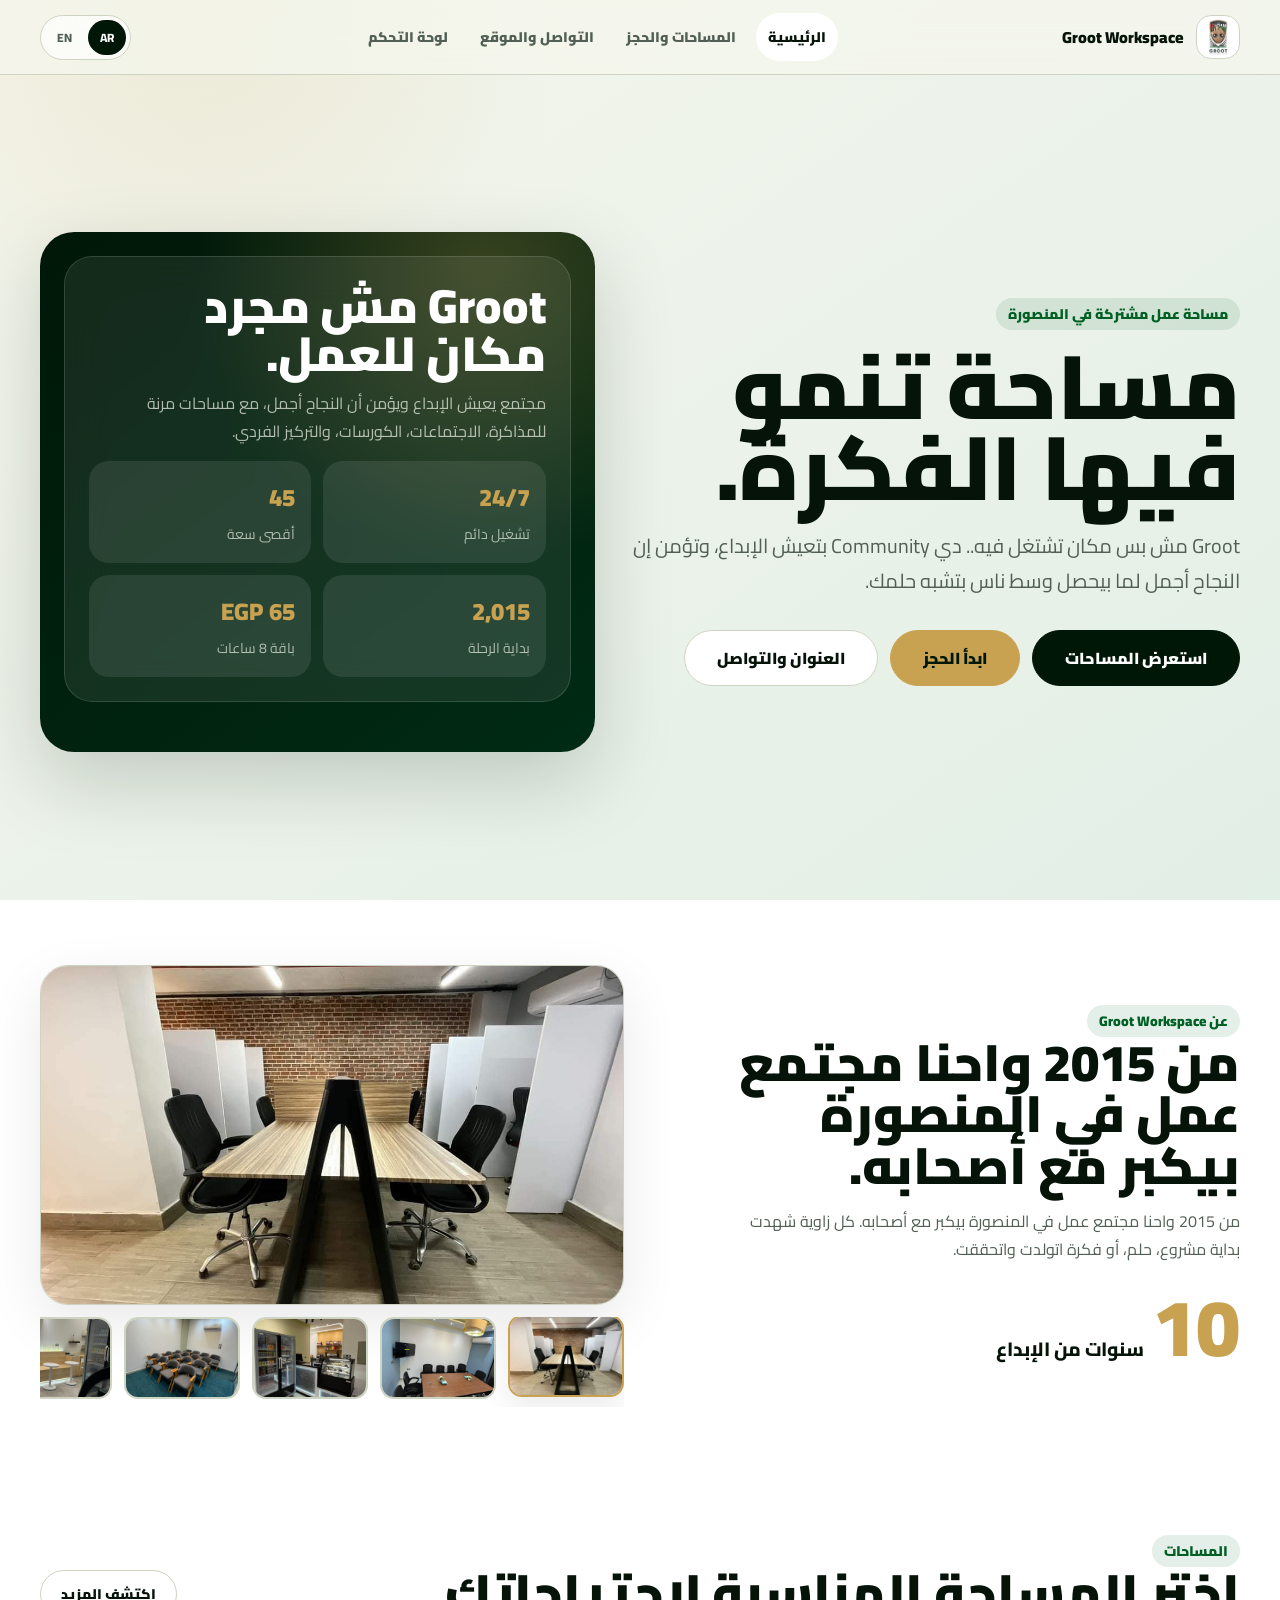
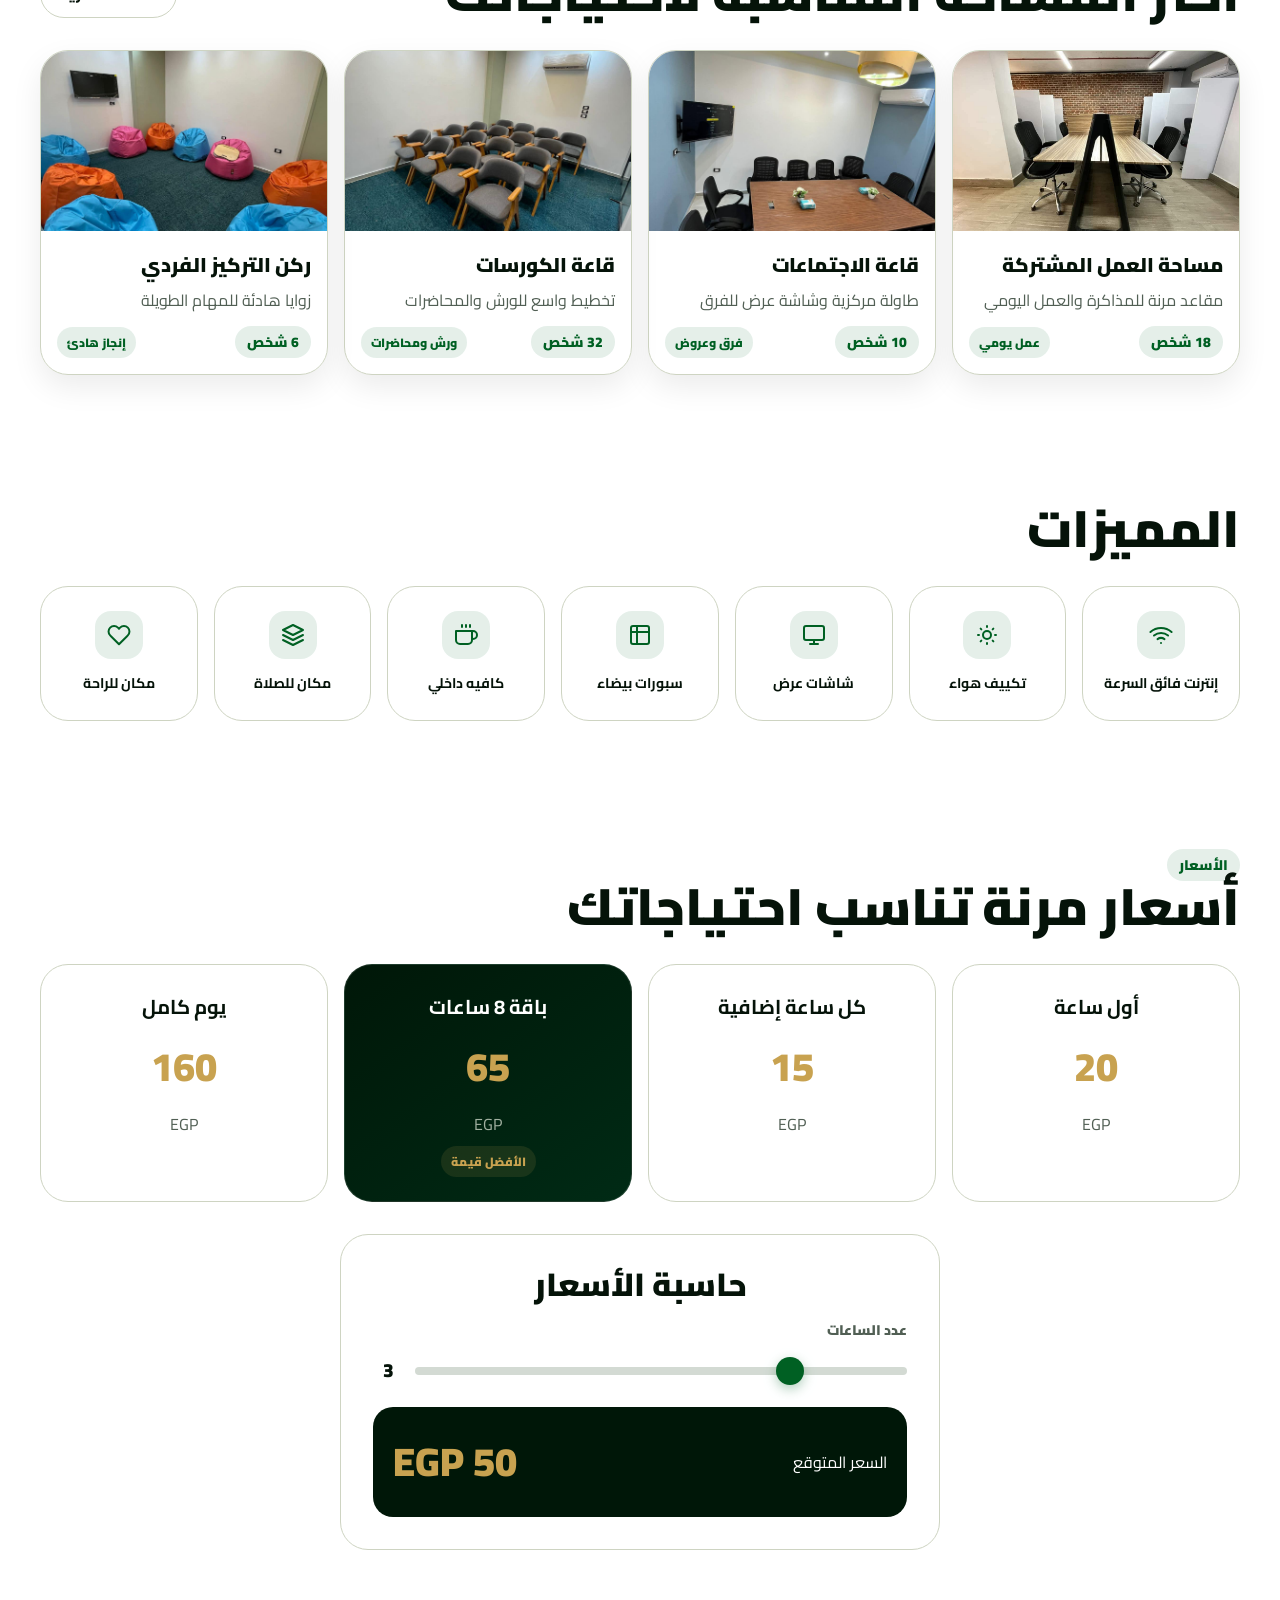
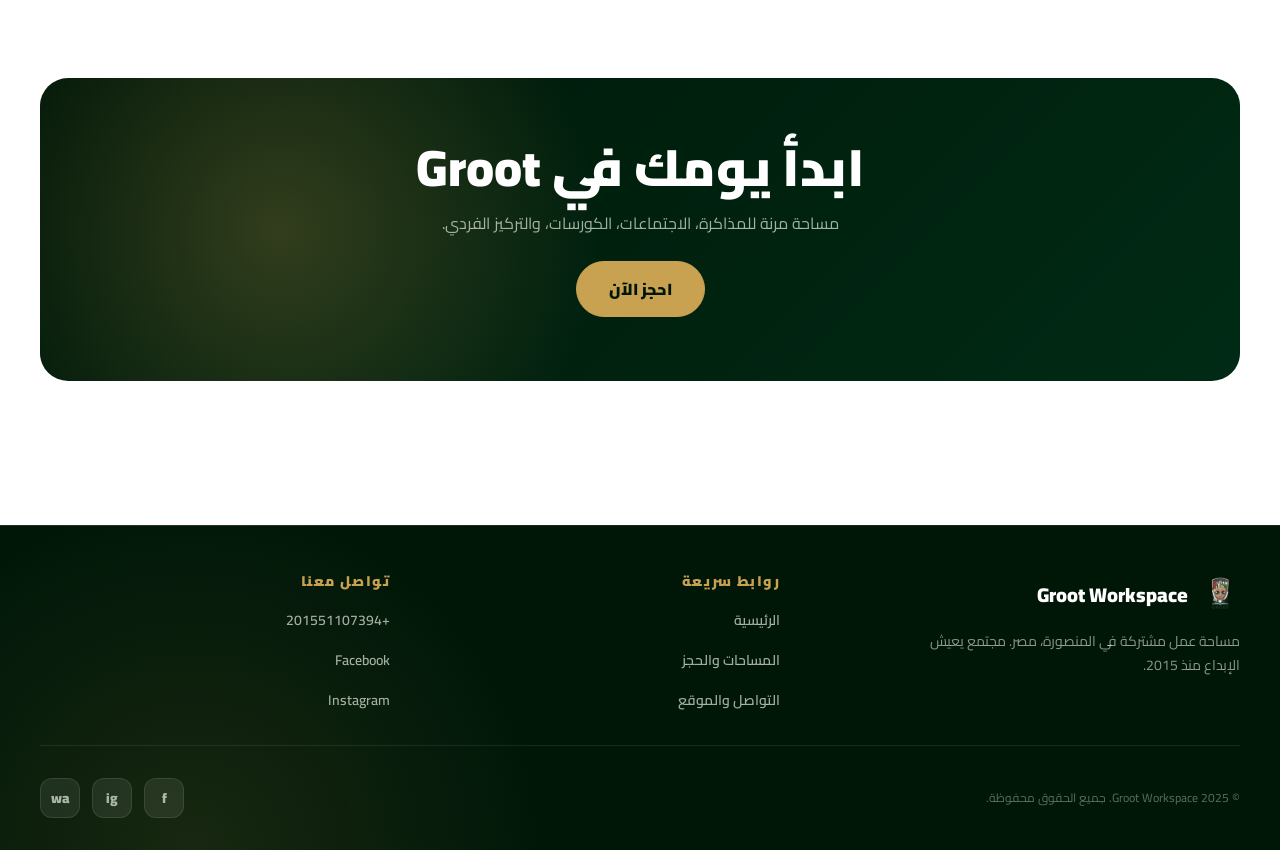
==== index.html @ f98d9839 "Update website" ====
<!DOCTYPE html>
<html lang="ar" dir="rtl">
<head>
  <meta charset="utf-8">
  <meta name="viewport" content="width=device-width, initial-scale=1">
  <title>Groot Workspace | مساحة عمل مشتركة في المنصورة</title>
  <meta name="description" content="Groot Workspace - مساحة عمل مشتركة في المنصورة، مصر. مجتمع يعيش الإبداع منذ 2015. مفتوح 24/7.">
  <link rel="icon" href="assets/images/logo.png">
  <link rel="stylesheet" href="css/variables.css">
  <link rel="stylesheet" href="css/base.css">
  <link rel="stylesheet" href="css/components.css">
  <link rel="stylesheet" href="css/layout.css">
  <link rel="stylesheet" href="css/animations.css">
  <link rel="stylesheet" href="css/pages/home.css">
</head>
<body>
  <!-- ── Navbar ──────────────────────────────────────── -->
  <header class="navbar">
    <nav class="navbar__inner">
      <a class="brand" href="index.html">
        <img class="brand__logo" src="assets/images/logo.png" alt="Groot Logo">
        <span>Groot Workspace</span>
      </a>
      <ul class="nav-links">
        <li><a href="index.html" data-i18n="navHome">الرئيسية</a></li>
        <li><a href="spaces.html" data-i18n="navSpaces">المساحات والحجز</a></li>
        <li><a href="contact.html" data-i18n="navContact">التواصل والموقع</a></li>
        <li><a href="admin.html" data-i18n="navAdmin">لوحة التحكم</a></li>
      </ul>
      <div class="lang-toggle">
        <button data-lang="ar" class="active">AR</button>
        <button data-lang="en">EN</button>
      </div>
      <button class="hamburger" aria-label="القائمة"><span></span><span></span><span></span></button>
    </nav>
  </header>
  <nav class="mobile-nav">
    <a href="index.html" data-i18n="navHome">الرئيسية</a>
    <a href="spaces.html" data-i18n="navSpaces">المساحات والحجز</a>
    <a href="contact.html" data-i18n="navContact">التواصل والموقع</a>
    <a href="admin.html" data-i18n="navAdmin">لوحة التحكم</a>
    <div class="lang-toggle" style="margin-top:16px"><button data-lang="ar" class="active">AR</button><button data-lang="en">EN</button></div>
  </nav>

  <main>
    <!-- ── Hero Section ──────────────────────────────── -->
    <section class="hero shell" id="hero">
      <div class="hero__content page-enter">
        <span class="eyebrow" data-i18n="heroEyebrow">مساحة عمل مشتركة في المنصورة</span>
        <h1 data-i18n="heroTitle">مساحة تنمو فيها الفكرة.</h1>
        <p class="lead" data-i18n="heroLead">Groot مش بس مكان تشتغل فيه.. دي Community بتعيش الإبداع، وتؤمن إن النجاح أجمل لما بيحصل وسط ناس بتشبه حلمك.</p>
        <div class="actions">
          <a class="btn btn--primary btn--lg" href="spaces.html" data-i18n="heroCta1">استعرض المساحات</a>
          <a class="btn btn--gold btn--lg" href="spaces.html#bookingPanel" data-i18n="heroCta2">ابدأ الحجز</a>
          <a class="btn btn--lg" href="contact.html" data-i18n="heroCta3">العنوان والتواصل</a>
        </div>
      </div>
      <aside class="hero__visual page-enter-delay">
        <div class="hero-glass">
          <div class="glass-panel">
            <h2 data-i18n="heroGlassTitle">Groot مش مجرد مكان للعمل.</h2>
            <p data-i18n="heroGlassText">مجتمع يعيش الإبداع ويؤمن أن النجاح أجمل، مع مساحات مرنة للمذاكرة، الاجتماعات، الكورسات، والتركيز الفردي.</p>
            <div class="quick-stats">
              <div class="quick-stats__item"><span class="quick-stats__value" data-count="24" data-count-suffix="/7">0</span><span class="quick-stats__label" data-i18n="stat247">تشغيل دائم</span></div>
              <div class="quick-stats__item"><span class="quick-stats__value" data-count="45">0</span><span class="quick-stats__label" data-i18n="stat45">أقصى سعة</span></div>
              <div class="quick-stats__item"><span class="quick-stats__value" data-count="2015">0</span><span class="quick-stats__label" data-i18n="stat2015">بداية الرحلة</span></div>
              <div class="quick-stats__item"><span class="quick-stats__value">65 EGP</span><span class="quick-stats__label" data-i18n="stat65">باقة 8 ساعات</span></div>
            </div>
          </div>
        </div>
      </aside>
    </section>

    <!-- ── About Section ─────────────────────────────── -->
    <section class="section shell" id="about">
      <div class="about-grid">
        <div class="about-text reveal">
          <span class="eyebrow" data-i18n="aboutTitle">عن Groot Workspace</span>
          <h2 data-i18n="aboutHeading">من 2015 واحنا مجتمع عمل في المنصورة بيكبر مع أصحابه.</h2>
          <p data-i18n="aboutText">كل زاوية شهدت بداية مشروع، حلم، أو فكرة اتولدت واتحققت. مكان تتطور وتكبر فيه الحكايات الجديدة.</p>
          <div class="about-counter">
            <span class="about-counter__number" data-count="10">0</span>
            <span style="font-size:1.2rem;font-weight:800" data-i18n="aboutYears">+ سنوات من الإبداع</span>
          </div>
        </div>
        <div class="about-gallery reveal delay-2" aria-label="صور Groot Workspace">
          <figure class="about-gallery__featured">
            <img src="assets/images/shared-1.jpg" alt="مساحة مشتركة داخل Groot Workspace" loading="lazy">
          </figure>
          <div class="photo-strip" role="list">
            <button class="photo-strip__item active" type="button" data-full="assets/images/shared-1.jpg" data-alt="مساحة مشتركة داخل Groot Workspace"><img src="assets/images/shared-1.jpg" alt="مساحة مشتركة" loading="lazy"></button>
            <button class="photo-strip__item" type="button" data-full="assets/images/meeting-1.jpg" data-alt="قاعة اجتماعات داخل Groot Workspace"><img src="assets/images/meeting-1.jpg" alt="قاعة اجتماعات" loading="lazy"></button>
            <button class="photo-strip__item" type="button" data-full="assets/images/coffee.jpg" data-alt="منطقة الكافيه داخل Groot Workspace"><img src="assets/images/coffee.jpg" alt="كافيه" loading="lazy"></button>
            <button class="photo-strip__item" type="button" data-full="assets/images/lecture.jpg" data-alt="قاعة محاضرات داخل Groot Workspace"><img src="assets/images/lecture.jpg" alt="قاعة محاضرات" loading="lazy"></button>
            <button class="photo-strip__item" type="button" data-full="assets/images/lounge.jpg" data-alt="منطقة راحة داخل Groot Workspace"><img src="assets/images/lounge.jpg" alt="منطقة راحة" loading="lazy"></button>
          </div>
        </div>
      </div>
    </section>

    <!-- ── Spaces Preview ────────────────────────────── -->
    <section class="section shell" id="spaces">
      <div class="section__header">
        <div>
          <span class="eyebrow" data-i18n="spacesTitle">المساحات</span>
          <h2 data-i18n="spacesSubtitle">اختر المساحة المناسبة لاحتياجاتك</h2>
        </div>
        <a class="btn" href="spaces.html" data-i18n="exploreMore">اكتشف المزيد</a>
      </div>
      <div class="spaces-grid">
        <a class="space-preview reveal delay-1" href="spaces.html">
          <div class="space-preview__img"><img src="assets/images/shared-1.jpg" alt="مساحة العمل المشتركة" loading="lazy"></div>
          <div class="space-preview__body">
            <div class="space-preview__name" data-i18n="previewSharedName">مساحة العمل المشتركة</div>
            <p data-i18n="previewSharedText">مقاعد مرنة للمذاكرة والعمل اليومي</p>
            <div class="space-preview__meta"><span class="tag" data-i18n="previewSharedCapacity">18 شخص</span><span class="pill pill--soft" data-i18n="previewSharedUse">عمل يومي</span></div>
          </div>
        </a>
        <a class="space-preview reveal delay-2" href="spaces.html">
          <div class="space-preview__img"><img src="assets/images/meeting-1.jpg" alt="قاعة الاجتماعات" loading="lazy"></div>
          <div class="space-preview__body">
            <div class="space-preview__name" data-i18n="previewMeetingName">قاعة الاجتماعات</div>
            <p data-i18n="previewMeetingText">طاولة مركزية وشاشة عرض للفرق</p>
            <div class="space-preview__meta"><span class="tag" data-i18n="previewMeetingCapacity">10 شخص</span><span class="pill pill--soft" data-i18n="previewMeetingUse">فرق وعروض</span></div>
          </div>
        </a>
        <a class="space-preview reveal delay-3" href="spaces.html">
          <div class="space-preview__img"><img src="assets/images/lecture.jpg" alt="قاعة الكورسات" loading="lazy"></div>
          <div class="space-preview__body">
            <div class="space-preview__name" data-i18n="previewLectureName">قاعة الكورسات</div>
            <p data-i18n="previewLectureText">تخطيط واسع للورش والمحاضرات</p>
            <div class="space-preview__meta"><span class="tag" data-i18n="previewLectureCapacity">32 شخص</span><span class="pill pill--soft" data-i18n="previewLectureUse">ورش ومحاضرات</span></div>
          </div>
        </a>
        <a class="space-preview reveal delay-4" href="spaces.html">
          <div class="space-preview__img"><img src="assets/images/private.jpg" alt="ركن التركيز" loading="lazy"></div>
          <div class="space-preview__body">
            <div class="space-preview__name" data-i18n="previewFocusName">ركن التركيز الفردي</div>
            <p data-i18n="previewFocusText">زوايا هادئة للمهام الطويلة</p>
            <div class="space-preview__meta"><span class="tag" data-i18n="previewFocusCapacity">6 شخص</span><span class="pill pill--soft" data-i18n="previewFocusUse">إنجاز هادئ</span></div>
          </div>
        </a>
      </div>
    </section>

    <!-- ── Amenities ─────────────────────────────────── -->
    <section class="section shell" id="amenities">
      <div class="section__header">
        <div><h2 data-i18n="amenitiesTitle">المميزات</h2></div>
      </div>
      <div class="amenities-grid">
        <div class="amenity-card reveal delay-1">
          <div class="amenity-card__icon"><svg viewBox="0 0 24 24"><path d="M5 12.55a11 11 0 0 1 14.08 0M1.42 9a16 16 0 0 1 21.16 0M8.53 16.11a6 6 0 0 1 6.95 0M12 20h.01"/></svg></div>
          <span class="amenity-card__name" data-i18n="amenWifi">إنترنت فائق السرعة</span>
        </div>
        <div class="amenity-card reveal delay-2">
          <div class="amenity-card__icon"><svg viewBox="0 0 24 24"><path d="M12 3v1m0 16v1m9-9h-1M4 12H3m15.364 6.364l-.707-.707M6.343 6.343l-.707-.707m12.728 0l-.707.707M6.343 17.657l-.707.707M16 12a4 4 0 11-8 0 4 4 0 018 0z"/></svg></div>
          <span class="amenity-card__name" data-i18n="amenAC">تكييف هواء</span>
        </div>
        <div class="amenity-card reveal delay-3">
          <div class="amenity-card__icon"><svg viewBox="0 0 24 24"><rect x="2" y="3" width="20" height="14" rx="2"/><path d="M8 21h8m-4-4v4"/></svg></div>
          <span class="amenity-card__name" data-i18n="amenProjector">شاشات عرض</span>
        </div>
        <div class="amenity-card reveal delay-4">
          <div class="amenity-card__icon"><svg viewBox="0 0 24 24"><rect x="3" y="3" width="18" height="18" rx="2"/><path d="M9 3v18M3 9h18"/></svg></div>
          <span class="amenity-card__name" data-i18n="amenWhiteboard">سبورات بيضاء</span>
        </div>
        <div class="amenity-card reveal delay-5">
          <div class="amenity-card__icon"><svg viewBox="0 0 24 24"><path d="M18 8h1a4 4 0 010 8h-1M2 8h16v9a4 4 0 01-4 4H6a4 4 0 01-4-4V8zm6-6v2m4-2v2m4-2v2"/></svg></div>
          <span class="amenity-card__name" data-i18n="amenCafe">كافيه داخلي</span>
        </div>
        <div class="amenity-card reveal delay-6">
          <div class="amenity-card__icon"><svg viewBox="0 0 24 24"><path d="M12 2L2 7l10 5 10-5-10-5zM2 17l10 5 10-5M2 12l10 5 10-5"/></svg></div>
          <span class="amenity-card__name" data-i18n="amenPrayer">مكان للصلاة</span>
        </div>
        <div class="amenity-card reveal delay-7">
          <div class="amenity-card__icon"><svg viewBox="0 0 24 24"><path d="M20.84 4.61a5.5 5.5 0 00-7.78 0L12 5.67l-1.06-1.06a5.5 5.5 0 00-7.78 7.78l1.06 1.06L12 21.23l7.78-7.78 1.06-1.06a5.5 5.5 0 000-7.78z"/></svg></div>
          <span class="amenity-card__name" data-i18n="amenRest">مكان للراحة</span>
        </div>
      </div>
    </section>

    <!-- ── Pricing ────────────────────────────────────── -->
    <section class="section shell" id="pricing">
      <div class="section__header">
        <div>
          <span class="eyebrow" data-i18n="pricingTitle">الأسعار</span>
          <h2 data-i18n="pricingSubtitle">أسعار مرنة تناسب احتياجاتك</h2>
        </div>
      </div>
      <div class="pricing-cards">
        <div class="price-card reveal delay-1">
          <div class="price-card__label" data-i18n="priceFirstHour">أول ساعة</div>
          <span class="price-card__amount" data-price-id="first">20</span>
          <p>EGP</p>
        </div>
        <div class="price-card reveal delay-2">
          <div class="price-card__label" data-i18n="priceExtraHour">كل ساعة إضافية</div>
          <span class="price-card__amount" data-price-id="extra">15</span>
          <p>EGP</p>
        </div>
        <div class="price-card price-card--featured reveal delay-3">
          <div class="price-card__label" data-i18n="price8h">باقة 8 ساعات</div>
          <span class="price-card__amount" data-price-id="pkg8">65</span>
          <p>EGP</p>
          <span class="pill pill--gold" style="margin-top:8px" data-i18n="bestValue">الأفضل قيمة</span>
        </div>
        <div class="price-card reveal delay-4">
          <div class="price-card__label" data-i18n="priceDay">يوم كامل</div>
          <span class="price-card__amount" data-price-id="day">160</span>
          <p>EGP</p>
        </div>
      </div>
      <!-- Calculator -->
      <div class="calc-box reveal">
        <h3 data-i18n="calcTitle">حاسبة الأسعار</h3>
        <label class="form-label" data-i18n="calcHours">عدد الساعات</label>
        <div style="display:flex;align-items:center;gap:12px">
          <input type="range" id="priceSlider" class="calc-slider" min="1" max="10" value="3" style="flex:1">
          <span id="calcHours" style="font-weight:900;font-size:1.2rem;min-width:30px;text-align:center">3</span>
        </div>
        <div class="calc-result">
          <span data-i18n="calcResult">السعر المتوقع</span>
          <span class="calc-result__price" id="calcPrice">50 EGP</span>
        </div>
      </div>
    </section>

    <!-- ── CTA Banner ────────────────────────────────── -->
    <section class="section shell">
      <div class="cta-banner reveal">
        <h2 data-i18n="ctaTitle">ابدأ يومك في Groot</h2>
        <p data-i18n="ctaText">مساحة مرنة للمذاكرة، الاجتماعات، الكورسات، والتركيز الفردي.</p>
        <a class="btn btn--gold btn--lg" href="spaces.html#bookingPanel" data-i18n="ctaBtn">احجز الآن</a>
      </div>
    </section>
  </main>

  <!-- ── Footer ──────────────────────────────────────── -->
  <footer class="footer">
    <div class="footer__inner">
      <div>
        <div class="footer__brand"><img src="assets/images/logo.png" alt="Groot"><span>Groot Workspace</span></div>
        <p data-i18n="footerDesc">مساحة عمل مشتركة في المنصورة، مصر. مجتمع يعيش الإبداع منذ 2015.</p>
      </div>
      <div>
        <h4 data-i18n="footerLinks">روابط سريعة</h4>
        <ul class="footer__links">
          <li><a href="index.html" data-i18n="navHome">الرئيسية</a></li>
          <li><a href="spaces.html" data-i18n="navSpaces">المساحات والحجز</a></li>
          <li><a href="contact.html" data-i18n="navContact">التواصل والموقع</a></li>
        </ul>
      </div>
      <div>
        <h4 data-i18n="footerContact">تواصل معنا</h4>
        <ul class="footer__links">
          <li><a href="tel:+201551107394">+201551107394</a></li>
          <li><a href="https://www.facebook.com/GrootWorkspace/" target="_blank">Facebook</a></li>
          <li><a href="https://www.instagram.com/groot_workspace/" target="_blank">Instagram</a></li>
        </ul>
      </div>
    </div>
    <div class="footer__bottom">
      <p data-i18n="footerRights">© 2025 Groot Workspace. جميع الحقوق محفوظة.</p>
      <div class="footer__social">
        <a href="https://www.facebook.com/GrootWorkspace/" target="_blank" aria-label="Facebook">f</a>
        <a href="https://www.instagram.com/groot_workspace/" target="_blank" aria-label="Instagram">ig</a>
        <a href="https://wa.me/201551107394" target="_blank" aria-label="WhatsApp">wa</a>
      </div>
    </div>
  </footer>

  <script src="js/state.js"></script>
  <script type="application/ld+json">
    {
      "@context": "https://schema.org",
      "@type": "LocalBusiness",
      "name": "Groot Workspace",
      "description": "مساحة عمل مشتركة في المنصورة، مصر، للمذاكرة والعمل والاجتماعات والكورسات.",
      "url": "index.html",
      "telephone": "+201551107394",
      "address": {
        "@type": "PostalAddress",
        "streetAddress": "57 شارع الصديق، متفرع من شارع أحمد ماهر",
        "addressLocality": "المنصورة",
        "addressRegion": "الدقهلية",
        "addressCountry": "EG"
      },
      "sameAs": [
        "https://www.facebook.com/GrootWorkspace/",
        "https://www.instagram.com/groot_workspace/"
      ]
    }
  </script>
  <script src="js/app.js"></script>
  <script src="js/i18n.js"></script>
  <script src="js/scroll-animations.js"></script>
  <script src="js/home-sync.js"></script>
</body>
</html>
---- css/variables.css ----
/* ============================================================
   Groot Workspace — Design Tokens
   All colors use oklch for perceptual uniformity.
   ============================================================ */

/* Google Fonts */
@import url('https://fonts.googleapis.com/css2?family=Cairo:wght@400;600;700;800;900&family=Inter:wght@400;500;600;700;800;900&display=swap');

:root {
  /* ── Brand Palette ────────────────────────────────────── */
  --color-bg:          oklch(97% 0.012 112);
  --color-surface:     oklch(100% 0 0 / 0.88);
  --color-surface-alt: oklch(98% 0.012 130);
  --color-fg:          oklch(17% 0.03 154);
  --color-muted:       oklch(47% 0.025 150);
  --color-border:      oklch(86% 0.025 120);

  --color-accent:      oklch(42% 0.13 151);
  --color-accent-soft: oklch(42% 0.13 151 / 0.10);
  --color-accent-2:    oklch(59% 0.145 169);

  --color-gold:        oklch(73% 0.11 84);
  --color-gold-soft:   oklch(73% 0.11 84 / 0.12);

  --color-deep:        oklch(18% 0.045 154);
  --color-deep-2:      oklch(25% 0.065 158);

  /* ── Semantic Colors ──────────────────────────────────── */
  --color-ok:      oklch(57% 0.15 150);
  --color-ok-bg:   oklch(57% 0.15 150 / 0.12);
  --color-warn:    oklch(72% 0.13 75);
  --color-warn-bg: oklch(72% 0.13 75 / 0.16);
  --color-danger:  oklch(58% 0.18 28);
  --color-danger-bg: oklch(58% 0.18 28 / 0.12);

  /* ── Glass Effects ────────────────────────────────────── */
  --glass-bg:      oklch(100% 0 0 / 0.08);
  --glass-border:  oklch(100% 0 0 / 0.13);
  --glass-blur:    blur(20px);

  /* ── Typography ───────────────────────────────────────── */
  --font-ar:    'Cairo', 'Segoe UI', Tahoma, system-ui, sans-serif;
  --font-en:    'Inter', -apple-system, BlinkMacSystemFont, 'Segoe UI', system-ui, sans-serif;
  --font-body:  var(--font-ar);
  --font-display: var(--font-ar);

  --fs-xs:   0.75rem;   /* 12px */
  --fs-sm:   0.875rem;  /* 14px */
  --fs-base: 1rem;      /* 16px */
  --fs-md:   1.125rem;  /* 18px */
  --fs-lg:   1.25rem;   /* 20px */
  --fs-xl:   1.5rem;    /* 24px */
  --fs-2xl:  2rem;      /* 32px */
  --fs-3xl:  2.5rem;    /* 40px */
  --fs-4xl:  3.5rem;    /* 56px */
  --fs-5xl:  5rem;      /* 80px */

  --fw-normal:   400;
  --fw-medium:   500;
  --fw-semibold: 600;
  --fw-bold:     700;
  --fw-heavy:    800;
  --fw-black:    900;

  --lh-tight:   0.92;
  --lh-heading: 1.1;
  --lh-body:    1.75;

  /* ── Spacing ──────────────────────────────────────────── */
  --sp-1:  4px;
  --sp-2:  8px;
  --sp-3:  12px;
  --sp-4:  16px;
  --sp-5:  20px;
  --sp-6:  24px;
  --sp-8:  32px;
  --sp-10: 40px;
  --sp-12: 48px;
  --sp-16: 64px;
  --sp-20: 80px;

  /* ── Border Radius ────────────────────────────────────── */
  --radius-sm:   8px;
  --radius-md:   14px;
  --radius-lg:   20px;
  --radius-xl:   28px;
  --radius-pill: 999px;

  /* ── Shadows ──────────────────────────────────────────── */
  --shadow-sm:   0 4px 12px oklch(15% 0.04 150 / 0.05);
  --shadow-md:   0 12px 30px oklch(15% 0.04 150 / 0.08);
  --shadow-lg:   0 18px 55px oklch(15% 0.04 150 / 0.09);
  --shadow-xl:   0 30px 80px oklch(18% 0.04 155 / 0.18);
  --shadow-glow: 0 0 40px oklch(42% 0.13 151 / 0.15);

  /* ── Easing ───────────────────────────────────────────── */
  --ease-out:     cubic-bezier(0.23, 1, 0.32, 1);
  --ease-bounce:  cubic-bezier(0.34, 1.56, 0.64, 1);
  --ease-smooth:  cubic-bezier(0.4, 0, 0.2, 1);

  /* ── Transitions ──────────────────────────────────────── */
  --transition-fast: 150ms var(--ease-out);
  --transition-base: 200ms var(--ease-out);
  --transition-slow: 350ms var(--ease-out);

  /* ── Z-Index ──────────────────────────────────────────── */
  --z-base:    1;
  --z-sticky:  10;
  --z-overlay: 50;
  --z-modal:   100;
  --z-toast:   200;

  /* ── Container ────────────────────────────────────────── */
  --container-width: 1200px;
  --container-padding: 16px;
}

/* ── Language-specific font switching ─────────────────── */
html[lang="en"] {
  --font-body: var(--font-en);
  --font-display: var(--font-en);
}
---- css/base.css ----
/* ============================================================
   Groot Workspace — Base Styles & Reset
   ============================================================ */

*, *::before, *::after {
  box-sizing: border-box;
  margin: 0;
  padding: 0;
}

html {
  scroll-behavior: smooth;
  -webkit-text-size-adjust: 100%;
  text-size-adjust: 100%;
}

body {
  min-height: 100vh;
  font-family: var(--font-body);
  font-size: var(--fs-base);
  font-weight: var(--fw-normal);
  line-height: var(--lh-body);
  color: var(--color-fg);
  background:
    radial-gradient(circle at 15% 0%, oklch(73% 0.11 84 / 0.15), transparent 24rem),
    linear-gradient(145deg, var(--color-bg), oklch(94% 0.018 156));
  background-attachment: fixed;
  -webkit-font-smoothing: antialiased;
  -moz-osx-font-smoothing: grayscale;
  overflow-x: hidden;
}

/* ── Typography ───────────────────────────────────────── */
h1, h2, h3, h4, h5, h6 {
  font-family: var(--font-display);
  font-weight: var(--fw-black);
  line-height: var(--lh-heading);
  color: var(--color-fg);
  text-wrap: balance;
}

h1 { font-size: clamp(var(--fs-3xl), 7vw, var(--fs-5xl)); line-height: var(--lh-tight); }
h2 { font-size: clamp(var(--fs-2xl), 4vw, var(--fs-4xl)); line-height: 1; }
h3 { font-size: clamp(var(--fs-lg), 2.5vw, var(--fs-2xl)); }

p {
  color: var(--color-muted);
  line-height: var(--lh-body);
  max-width: 68ch;
}

a {
  color: inherit;
  text-decoration: none;
  transition: color var(--transition-fast);
}

a:hover { color: var(--color-accent); }

strong { font-weight: var(--fw-bold); }

small { font-size: var(--fs-sm); }

/* ── Selection ────────────────────────────────────────── */
::selection {
  background: oklch(42% 0.13 151 / 0.2);
  color: var(--color-fg);
}

/* ── Focus ────────────────────────────────────────────── */
:focus-visible {
  outline: 2px solid var(--color-accent);
  outline-offset: 3px;
  border-radius: var(--radius-sm);
}

/* ── Media ────────────────────────────────────────────── */
img, video, svg {
  display: block;
  max-width: 100%;
  height: auto;
}

img { object-fit: cover; }

/* ── Forms ────────────────────────────────────────────── */
button, input, textarea, select {
  font: inherit;
  color: inherit;
  border: none;
  outline: none;
  background: none;
}

button { cursor: pointer; }

/* ── Utility ──────────────────────────────────────────── */
.sr-only {
  position: absolute;
  width: 1px;
  height: 1px;
  padding: 0;
  margin: -1px;
  overflow: hidden;
  clip: rect(0, 0, 0, 0);
  white-space: nowrap;
  border: 0;
}

.text-muted { color: var(--color-muted); }
.text-accent { color: var(--color-accent); }
.text-gold { color: var(--color-gold); }
.text-center { text-align: center; }

.container {
  width: min(var(--container-width), calc(100% - var(--container-padding) * 2));
  margin-inline: auto;
}

/* ── Reduced Motion ───────────────────────────────────── */
@media (prefers-reduced-motion: reduce) {
  *, *::before, *::after {
    animation-duration: 0.01ms !important;
    animation-iteration-count: 1 !important;
    transition-duration: 0.01ms !important;
    scroll-behavior: auto !important;
  }
}
---- css/components.css ----
/* ============================================================
   Groot Workspace — Reusable Components
   ============================================================ */

/* ── Buttons ──────────────────────────────────────────── */
.btn {
  display: inline-flex;
  align-items: center;
  justify-content: center;
  gap: var(--sp-2);
  min-height: 48px;
  padding: 0 var(--sp-5);
  border: 1px solid var(--color-border);
  border-radius: var(--radius-pill);
  background: white;
  font-weight: var(--fw-black);
  font-size: var(--fs-sm);
  white-space: nowrap;
  cursor: pointer;
  transition:
    transform var(--transition-fast),
    box-shadow var(--transition-fast),
    background var(--transition-fast),
    border-color var(--transition-fast);
}

.btn:hover {
  transform: translateY(-2px);
  box-shadow: 0 14px 30px oklch(18% 0.04 155 / 0.08);
}

.btn:active { transform: translateY(0); }

.btn--primary {
  background: var(--color-deep);
  color: white;
  border-color: var(--color-deep);
}

.btn--primary:hover {
  background: var(--color-deep-2);
  box-shadow: 0 14px 34px oklch(18% 0.04 155 / 0.18);
}

.btn--gold {
  background: var(--color-gold);
  color: var(--color-deep);
  border-color: var(--color-gold);
}

.btn--gold:hover {
  box-shadow: 0 14px 30px oklch(73% 0.11 84 / 0.2);
}

.btn--ghost {
  background: oklch(100% 0 0 / 0.58);
  backdrop-filter: blur(8px);
}

.btn--outline {
  background: transparent;
  border-color: var(--color-border);
}

.btn--danger {
  background: var(--color-danger-bg);
  color: var(--color-danger);
  border-color: transparent;
}

.btn--sm {
  min-height: 36px;
  padding: 0 var(--sp-3);
  font-size: var(--fs-xs);
}

.btn--lg {
  min-height: 56px;
  padding: 0 var(--sp-8);
  font-size: var(--fs-base);
}

.btn--block { width: 100%; }

/* ── Cards ────────────────────────────────────────────── */
.card {
  position: relative;
  overflow: hidden;
  border: 1px solid var(--color-border);
  border-radius: var(--radius-xl);
  background: var(--color-surface);
  box-shadow: var(--shadow-md);
  transition:
    transform var(--transition-base),
    border-color var(--transition-base),
    box-shadow var(--transition-base);
}

.card:hover {
  transform: translateY(-4px);
  border-color: var(--color-gold);
  box-shadow: var(--shadow-lg);
}

.card__body { padding: var(--sp-5); }

.card--glass {
  background: var(--glass-bg);
  border-color: var(--glass-border);
  backdrop-filter: var(--glass-blur);
  -webkit-backdrop-filter: var(--glass-blur);
}

.card--dark {
  background:
    radial-gradient(circle at 80% 12%, oklch(73% 0.11 84 / 0.28), transparent 16rem),
    linear-gradient(145deg, var(--color-deep), var(--color-deep-2));
  color: white;
  border-color: oklch(100% 0 0 / 0.12);
}

.card--dark p { color: oklch(94% 0.02 130 / 0.72); }

/* ── Glass Panel ──────────────────────────────────────── */
.glass-panel {
  border: 1px solid var(--glass-border);
  border-radius: var(--radius-xl);
  padding: var(--sp-6);
  background: var(--glass-bg);
  backdrop-filter: var(--glass-blur);
  -webkit-backdrop-filter: var(--glass-blur);
}

/* ── Pills / Tags ─────────────────────────────────────── */
.pill {
  display: inline-flex;
  align-items: center;
  justify-content: center;
  min-height: 28px;
  padding: 5px 10px;
  border-radius: var(--radius-pill);
  font-size: var(--fs-xs);
  font-weight: var(--fw-black);
  white-space: nowrap;
}

.pill--ok     { background: var(--color-ok-bg);     color: var(--color-ok); }
.pill--warn   { background: var(--color-warn-bg);   color: oklch(45% 0.12 75); }
.pill--danger { background: var(--color-danger-bg); color: var(--color-danger); }
.pill--soft   { background: var(--color-accent-soft); color: var(--color-accent); }
.pill--gold   { background: var(--color-gold-soft); color: var(--color-gold); }

.tag {
  display: inline-flex;
  align-items: center;
  min-height: 32px;
  padding: 0 var(--sp-3);
  border-radius: var(--radius-pill);
  background: var(--color-accent-soft);
  color: var(--color-accent);
  font-weight: var(--fw-black);
  font-size: var(--fs-sm);
}

/* ── Eyebrow Label ────────────────────────────────────── */
.eyebrow {
  display: inline-flex;
  align-items: center;
  gap: var(--sp-2);
  min-height: 32px;
  padding: 0 var(--sp-3);
  border-radius: var(--radius-pill);
  background: var(--color-accent-soft);
  color: var(--color-accent);
  font-weight: var(--fw-black);
  font-size: var(--fs-sm);
}

/* ── Form Elements ────────────────────────────────────── */
.form-label {
  display: block;
  margin: var(--sp-4) 0 var(--sp-2);
  color: var(--color-muted);
  font-weight: var(--fw-black);
  font-size: var(--fs-sm);
}

.form-input,
.form-textarea,
.form-select {
  width: 100%;
  min-height: 48px;
  padding: 0 var(--sp-4);
  border: 1px solid var(--color-border);
  border-radius: var(--radius-md);
  background: white;
  color: var(--color-fg);
  font-size: var(--fs-base);
  transition:
    border-color var(--transition-fast),
    box-shadow var(--transition-fast);
}

.form-input:focus,
.form-textarea:focus,
.form-select:focus {
  border-color: var(--color-accent);
  box-shadow: 0 0 0 4px oklch(42% 0.13 151 / 0.1);
  outline: none;
}

.form-textarea {
  min-height: 120px;
  padding: var(--sp-3) var(--sp-4);
  resize: vertical;
  line-height: var(--lh-body);
}

.form-select {
  appearance: none;
  background-image: url("data:image/svg+xml,%3Csvg xmlns='http://www.w3.org/2000/svg' width='12' height='12' viewBox='0 0 12 12'%3E%3Cpath d='M6 8L1 3h10z' fill='%23999'/%3E%3C/svg%3E");
  background-repeat: no-repeat;
  background-position: left 14px center;
  padding-inline-start: var(--sp-4);
}

html[dir="ltr"] .form-select {
  background-position: right 14px center;
}

/* ── Toggle Switch ────────────────────────────────────── */
.switch {
  position: relative;
  width: 54px;
  height: 32px;
  flex-shrink: 0;
}

.switch input {
  position: absolute;
  inset: 0;
  width: 100%;
  height: 100%;
  opacity: 0;
  cursor: pointer;
  z-index: 2;
}

.switch__track {
  position: absolute;
  inset: 0;
  border-radius: var(--radius-pill);
  background: oklch(88% 0.012 145);
  transition: background var(--transition-base);
}

.switch__track::after {
  content: '';
  position: absolute;
  top: 4px;
  inset-inline-start: 4px;
  width: 24px;
  height: 24px;
  border-radius: 50%;
  background: white;
  box-shadow: 0 3px 9px oklch(15% 0.04 150 / 0.22);
  transition: transform var(--transition-base);
}

.switch input:checked + .switch__track {
  background: var(--color-accent);
}

.switch input:checked + .switch__track::after {
  transform: translateX(-22px);
}

html[dir="ltr"] .switch input:checked + .switch__track::after {
  transform: translateX(22px);
}

/* ── Toast Notification ───────────────────────────────── */
.toast {
  position: fixed;
  inset-inline-end: var(--sp-6);
  inset-block-end: var(--sp-6);
  max-width: min(430px, calc(100vw - 32px));
  padding: var(--sp-4) var(--sp-5);
  border: 1px solid oklch(73% 0.11 84 / 0.5);
  border-radius: var(--radius-lg);
  background: oklch(18% 0.043 154 / 0.97);
  color: white;
  font-weight: var(--fw-bold);
  box-shadow: var(--shadow-xl);
  z-index: var(--z-toast);
  transform: translateY(18px);
  opacity: 0;
  pointer-events: none;
  transition: opacity var(--transition-base), transform var(--transition-base);
}

.toast.show {
  opacity: 1;
  transform: translateY(0);
  pointer-events: auto;
}

/* ── Modal / Overlay ──────────────────────────────────── */
.modal-overlay {
  position: fixed;
  inset: 0;
  z-index: var(--z-modal);
  display: grid;
  place-items: center;
  padding: var(--sp-4);
  background: oklch(0% 0 0 / 0.5);
  backdrop-filter: blur(8px);
  -webkit-backdrop-filter: blur(8px);
  opacity: 0;
  pointer-events: none;
  transition: opacity var(--transition-base);
}

.modal-overlay.show {
  opacity: 1;
  pointer-events: auto;
}

.modal {
  width: min(480px, 100%);
  padding: var(--sp-8);
  border-radius: var(--radius-xl);
  background: white;
  box-shadow: var(--shadow-xl);
  transform: translateY(20px) scale(0.96);
  transition: transform var(--transition-slow);
}

.modal-overlay.show .modal {
  transform: translateY(0) scale(1);
}

.modal h2 { margin-bottom: var(--sp-4); font-size: var(--fs-xl); }
.modal p { margin-bottom: var(--sp-6); }

/* ── Chip ─────────────────────────────────────────────── */
.chip {
  display: inline-flex;
  align-items: center;
  min-height: 38px;
  padding: 0 var(--sp-4);
  border: 1px solid var(--color-border);
  border-radius: var(--radius-pill);
  background: var(--color-surface-alt);
  font-weight: var(--fw-black);
  font-size: var(--fs-sm);
  cursor: pointer;
  transition:
    background var(--transition-fast),
    color var(--transition-fast),
    border-color var(--transition-fast),
    transform var(--transition-fast);
}

.chip:hover { transform: translateY(-1px); }

.chip.active {
  background: var(--color-deep);
  color: white;
  border-color: var(--color-deep);
}

/* ── Sparkline (mini chart) ───────────────────────────── */
.spark {
  display: flex;
  gap: 4px;
  align-items: flex-end;
  opacity: 0.72;
}

.spark i {
  display: block;
  width: 7px;
  border-radius: var(--radius-pill);
  background: color-mix(in oklch, var(--color-accent) 62%, white);
}

.spark i:nth-child(1) { height: 20px; }
.spark i:nth-child(2) { height: 34px; background: var(--color-gold); }
.spark i:nth-child(3) { height: 26px; }
.spark i:nth-child(4) { height: 42px; background: var(--color-accent-2); }

/* ── Meter / Progress Bar ─────────────────────────────── */
.meter {
  height: 10px;
  border-radius: var(--radius-pill);
  background: oklch(88% 0.012 145);
  overflow: hidden;
}

.meter__fill {
  display: block;
  height: 100%;
  width: var(--value, 40%);
  border-radius: inherit;
  background: linear-gradient(90deg, var(--color-accent), var(--color-gold));
  transition: width var(--transition-base);
}

/* ── Avatar ───────────────────────────────────────────── */
.avatar {
  width: 36px;
  height: 36px;
  border-radius: 13px;
  display: inline-grid;
  place-items: center;
  background: var(--color-surface-alt);
  border: 1px solid var(--color-border);
  color: var(--color-accent);
  font-weight: var(--fw-black);
  font-size: var(--fs-sm);
  flex-shrink: 0;
}

/* ── Image with overlay ───────────────────────────────── */
.img-cover {
  width: 100%;
  height: 100%;
  object-fit: cover;
  border-radius: inherit;
}

.img-overlay {
  position: relative;
  overflow: hidden;
  border-radius: var(--radius-xl);
}

.img-overlay::after {
  content: '';
  position: absolute;
  inset: 0;
  background: linear-gradient(180deg, transparent 40%, oklch(14% 0.04 154 / 0.82) 100%);
  pointer-events: none;
}

/* ── Divider ──────────────────────────────────────────── */
.divider {
  height: 1px;
  border: none;
  background: var(--color-border);
  margin: var(--sp-6) 0;
}
---- css/layout.css ----
/* ============================================================
   Groot Workspace — Layout: Navigation, Footer, Grid
   ============================================================ */

/* ── Sticky Navigation ────────────────────────────────── */
.navbar {
  position: sticky;
  top: 0;
  z-index: var(--z-sticky);
  border-bottom: 1px solid var(--color-border);
  background: oklch(97% 0.012 112 / 0.76);
  backdrop-filter: blur(18px);
  -webkit-backdrop-filter: blur(18px);
}

.navbar__inner {
  display: flex;
  align-items: center;
  justify-content: space-between;
  gap: var(--sp-4);
  min-height: 74px;
  width: min(var(--container-width), calc(100% - var(--container-padding) * 2));
  margin-inline: auto;
}

/* ── Brand / Logo ─────────────────────────────────────── */
.brand {
  display: inline-flex;
  align-items: center;
  gap: var(--sp-3);
  font-weight: var(--fw-black);
  font-size: var(--fs-base);
  color: var(--color-fg);
}

.brand:hover { color: var(--color-fg); }

.brand__logo {
  width: 44px;
  height: 44px;
  border-radius: 15px;
  object-fit: cover;
  background: white;
  border: 1px solid var(--color-border);
}

/* ── Nav Links ────────────────────────────────────────── */
.nav-links {
  display: flex;
  align-items: center;
  gap: var(--sp-2);
  list-style: none;
}

.nav-links a {
  display: inline-flex;
  align-items: center;
  padding: var(--sp-3) var(--sp-3);
  border-radius: var(--radius-pill);
  color: var(--color-muted);
  font-weight: var(--fw-black);
  font-size: var(--fs-sm);
  transition:
    background var(--transition-fast),
    color var(--transition-fast);
}

.nav-links a:hover,
.nav-links a.active {
  background: white;
  color: var(--color-fg);
}

/* ── Language Toggle ──────────────────────────────────── */
.lang-toggle {
  display: inline-flex;
  gap: 4px;
  padding: 4px;
  border: 1px solid var(--color-border);
  border-radius: var(--radius-pill);
  background: oklch(100% 0 0 / 0.62);
  backdrop-filter: blur(16px);
}

.lang-toggle button {
  padding: 7px 12px;
  border-radius: var(--radius-pill);
  font-weight: var(--fw-heavy);
  font-size: var(--fs-xs);
  color: var(--color-muted);
  transition:
    background var(--transition-fast),
    color var(--transition-fast);
}

.lang-toggle button.active {
  background: var(--color-deep);
  color: white;
}

/* ── Mobile Hamburger ─────────────────────────────────── */
.hamburger {
  display: none;
  flex-direction: column;
  gap: 5px;
  width: 28px;
  padding: 4px 0;
  cursor: pointer;
  z-index: calc(var(--z-overlay) + 1);
}

.hamburger span {
  display: block;
  height: 2px;
  width: 100%;
  background: var(--color-fg);
  border-radius: 2px;
  transition: transform var(--transition-base), opacity var(--transition-fast);
  transform-origin: center;
}

.hamburger.open span:nth-child(1) { transform: rotate(45deg) translate(5px, 5px); }
.hamburger.open span:nth-child(2) { opacity: 0; }
.hamburger.open span:nth-child(3) { transform: rotate(-45deg) translate(5px, -5px); }

/* ── Mobile Nav Drawer ────────────────────────────────── */
.mobile-nav {
  display: none;
  position: fixed;
  inset: 0;
  z-index: var(--z-overlay);
  padding-top: 90px;
  background: oklch(100% 0 0 / 0.96);
  backdrop-filter: blur(24px);
  -webkit-backdrop-filter: blur(24px);
  flex-direction: column;
  align-items: center;
  gap: var(--sp-4);
}

.mobile-nav.open { display: flex; }

.mobile-nav a {
  font-size: var(--fs-lg);
  font-weight: var(--fw-black);
  padding: var(--sp-3) var(--sp-8);
  border-radius: var(--radius-pill);
  transition: background var(--transition-fast);
}

.mobile-nav a:hover { background: var(--color-accent-soft); }

/* ── Footer ───────────────────────────────────────────── */
.footer {
  margin-top: var(--sp-20);
  padding: var(--sp-12) 0 var(--sp-8);
  background:
    radial-gradient(circle at 15% 100%, oklch(73% 0.11 84 / 0.12), transparent 22rem),
    var(--color-deep);
  color: white;
  border-top: 1px solid oklch(100% 0 0 / 0.08);
}

.footer__inner {
  display: grid;
  grid-template-columns: 1.2fr repeat(2, 1fr);
  gap: var(--sp-10);
  width: min(var(--container-width), calc(100% - var(--container-padding) * 2));
  margin-inline: auto;
}

.footer__brand {
  display: flex;
  align-items: center;
  gap: var(--sp-3);
  font-weight: var(--fw-black);
  font-size: var(--fs-lg);
  margin-bottom: var(--sp-4);
}

.footer__brand img {
  width: 40px;
  height: 40px;
  border-radius: 12px;
}

.footer p {
  color: oklch(94% 0.02 130 / 0.6);
  font-size: var(--fs-sm);
  max-width: 40ch;
  line-height: 1.7;
}

.footer h4 {
  color: var(--color-gold);
  font-size: var(--fs-sm);
  font-weight: var(--fw-black);
  letter-spacing: 0.1em;
  text-transform: uppercase;
  margin-bottom: var(--sp-4);
}

.footer__links {
  list-style: none;
  display: grid;
  gap: var(--sp-3);
}

.footer__links a {
  color: oklch(94% 0.02 130 / 0.7);
  font-weight: var(--fw-semibold);
  font-size: var(--fs-sm);
  transition: color var(--transition-fast);
}

.footer__links a:hover { color: var(--color-gold); }

.footer__bottom {
  display: flex;
  align-items: center;
  justify-content: space-between;
  gap: var(--sp-4);
  padding-top: var(--sp-8);
  margin-top: var(--sp-8);
  border-top: 1px solid oklch(100% 0 0 / 0.08);
  width: min(var(--container-width), calc(100% - var(--container-padding) * 2));
  margin-inline: auto;
}

.footer__bottom p {
  font-size: var(--fs-xs);
  color: oklch(94% 0.02 130 / 0.4);
}

.footer__social {
  display: flex;
  gap: var(--sp-3);
}

.footer__social a {
  width: 40px;
  height: 40px;
  display: grid;
  place-items: center;
  border-radius: 12px;
  background: oklch(100% 0 0 / 0.08);
  border: 1px solid oklch(100% 0 0 / 0.1);
  color: oklch(94% 0.02 130 / 0.7);
  font-weight: var(--fw-black);
  font-size: var(--fs-sm);
  transition: background var(--transition-fast), color var(--transition-fast);
}

.footer__social a:hover {
  background: var(--color-gold);
  color: var(--color-deep);
}

/* ── Grid Helpers ─────────────────────────────────────── */
.grid-2  { display: grid; grid-template-columns: repeat(2, 1fr); gap: var(--sp-4); }
.grid-3  { display: grid; grid-template-columns: repeat(3, 1fr); gap: var(--sp-4); }
.grid-4  { display: grid; grid-template-columns: repeat(4, 1fr); gap: var(--sp-4); }

.flex-row  { display: flex; align-items: center; gap: var(--sp-3); flex-wrap: wrap; }
.flex-col  { display: flex; flex-direction: column; gap: var(--sp-3); }
.flex-between { display: flex; justify-content: space-between; align-items: center; gap: var(--sp-4); }

/* ── Shell / Page Container ───────────────────────────── */
.shell {
  width: min(var(--container-width), calc(100% - var(--container-padding) * 2));
  margin-inline: auto;
  padding: var(--sp-6) 0 var(--sp-12);
}

/* ── Section Spacing ──────────────────────────────────── */
.section {
  padding: var(--sp-16) 0;
}

.section__header {
  display: flex;
  justify-content: space-between;
  align-items: flex-end;
  gap: var(--sp-4);
  margin-bottom: var(--sp-8);
}

/* ── Responsive ───────────────────────────────────────── */
@media (max-width: 980px) {
  .grid-4 { grid-template-columns: repeat(2, 1fr); }
  .footer__inner { grid-template-columns: 1fr 1fr; }
}

@media (max-width: 640px) {
  .nav-links { display: none; }
  .hamburger { display: flex; }
  .grid-2, .grid-3, .grid-4 { grid-template-columns: 1fr; }
  .footer__inner { grid-template-columns: 1fr; gap: var(--sp-8); }
  .footer__bottom { flex-direction: column; text-align: center; }
  .section__header { flex-direction: column; align-items: flex-start; }
}
---- css/animations.css ----
/* ============================================================
   Groot Workspace — Animations & Micro-interactions
   ============================================================ */

/* ── Keyframes ────────────────────────────────────────── */
@keyframes fadeInUp {
  from { opacity: 0; transform: translateY(24px); }
  to   { opacity: 1; transform: translateY(0); }
}

@keyframes fadeInDown {
  from { opacity: 0; transform: translateY(-18px); }
  to   { opacity: 1; transform: translateY(0); }
}

@keyframes fadeInLeft {
  from { opacity: 0; transform: translateX(24px); }
  to   { opacity: 1; transform: translateX(0); }
}

@keyframes fadeInRight {
  from { opacity: 0; transform: translateX(-24px); }
  to   { opacity: 1; transform: translateX(0); }
}

html[dir="ltr"] .reveal-left  { --reveal-x: -24px; }
html[dir="ltr"] .reveal-right { --reveal-x: 24px;  }

@keyframes scaleIn {
  from { opacity: 0; transform: scale(0.92); }
  to   { opacity: 1; transform: scale(1); }
}

@keyframes float {
  0%, 100% { transform: translateY(0); }
  50%      { transform: translateY(-8px); }
}

@keyframes pulse {
  0%, 100% { opacity: 1; }
  50%      { opacity: 0.6; }
}

@keyframes shimmer {
  0%   { background-position: -200% 0; }
  100% { background-position: 200% 0; }
}

@keyframes spin {
  to { transform: rotate(360deg); }
}

@keyframes rise {
  from { opacity: 0; transform: translateY(10px); }
  to   { opacity: 1; transform: translateY(0); }
}

@keyframes countUp {
  from { opacity: 0; transform: translateY(8px); }
  to   { opacity: 1; transform: translateY(0); }
}

@keyframes slideInFromRight {
  from { opacity: 0; transform: translateX(-30px); }
  to   { opacity: 1; transform: translateX(0); }
}

html[dir="ltr"] @keyframes slideInFromRight {
  from { opacity: 0; transform: translateX(30px); }
  to   { opacity: 1; transform: translateX(0); }
}

/* ── Scroll Reveal Classes ────────────────────────────── */
.reveal {
  opacity: 0;
  transform: translateY(24px);
  transition:
    opacity 600ms var(--ease-out),
    transform 600ms var(--ease-out);
}

.reveal.visible {
  opacity: 1;
  transform: translateY(0);
}

.reveal-left {
  opacity: 0;
  transform: translateX(var(--reveal-x, 24px));
  transition:
    opacity 600ms var(--ease-out),
    transform 600ms var(--ease-out);
}

.reveal-left.visible {
  opacity: 1;
  transform: translateX(0);
}

.reveal-scale {
  opacity: 0;
  transform: scale(0.92);
  transition:
    opacity 500ms var(--ease-out),
    transform 500ms var(--ease-out);
}

.reveal-scale.visible {
  opacity: 1;
  transform: scale(1);
}

/* ── Stagger Delays ───────────────────────────────────── */
.delay-1 { transition-delay: 80ms; }
.delay-2 { transition-delay: 160ms; }
.delay-3 { transition-delay: 240ms; }
.delay-4 { transition-delay: 320ms; }
.delay-5 { transition-delay: 400ms; }
.delay-6 { transition-delay: 480ms; }
.delay-7 { transition-delay: 560ms; }
.delay-8 { transition-delay: 640ms; }

/* ── Hover Effects ────────────────────────────────────── */
.hover-lift {
  transition: transform var(--transition-base), box-shadow var(--transition-base);
}

.hover-lift:hover {
  transform: translateY(-4px);
  box-shadow: var(--shadow-lg);
}

.hover-glow {
  transition: box-shadow var(--transition-base);
}

.hover-glow:hover {
  box-shadow: var(--shadow-glow);
}

.hover-scale {
  transition: transform var(--transition-base);
}

.hover-scale:hover {
  transform: scale(1.03);
}

/* ── Image Hover ──────────────────────────────────────── */
.img-zoom {
  overflow: hidden;
  border-radius: inherit;
}

.img-zoom img {
  transition: transform 500ms var(--ease-out);
}

.img-zoom:hover img {
  transform: scale(1.05);
}

/* ── Loading Skeleton ─────────────────────────────────── */
.skeleton {
  background: linear-gradient(
    90deg,
    oklch(92% 0.01 130) 25%,
    oklch(96% 0.005 130) 50%,
    oklch(92% 0.01 130) 75%
  );
  background-size: 400% 100%;
  animation: shimmer 1.5s ease infinite;
  border-radius: var(--radius-md);
}

/* ── Floating Animation ───────────────────────────────── */
.animate-float {
  animation: float 4s ease-in-out infinite;
}

.animate-pulse {
  animation: pulse 2s ease-in-out infinite;
}

.animate-spin {
  animation: spin 1s linear infinite;
}

/* ── Page Entry ───────────────────────────────────────── */
.page-enter {
  animation: fadeInUp 600ms var(--ease-out) both;
}

.page-enter-delay {
  animation: fadeInUp 600ms var(--ease-out) 200ms both;
}

/* ── Reduced Motion ───────────────────────────────────── */
@media (prefers-reduced-motion: reduce) {
  .reveal,
  .reveal-left,
  .reveal-scale {
    opacity: 1;
    transform: none;
    transition: none;
  }

  .animate-float,
  .animate-pulse,
  .animate-spin {
    animation: none;
  }
}
---- css/pages/home.css ----
/* ============================================================
   Groot Workspace — Home Page Styles
   ============================================================ */

/* ── Hero ─────────────────────────────────────────────── */
.hero {
  position: relative;
  min-height: calc(100vh - 74px);
  display: grid;
  grid-template-columns: minmax(0, 1.05fr) minmax(330px, 0.95fr);
  gap: var(--sp-8);
  align-items: center;
  padding: var(--sp-10) 0 var(--sp-8);
}

#heroCanvas {
  position: absolute;
  inset: 0;
  z-index: 0;
  pointer-events: none;
  border-radius: 0 0 var(--radius-xl) var(--radius-xl);
}

.hero__content { position: relative; z-index: 1; }
.hero__visual  { position: relative; z-index: 1; }

.hero h1 {
  margin-top: var(--sp-4);
  font-size: clamp(2.8rem, 7vw, 6rem);
  line-height: 0.9;
}

.hero .lead {
  margin-top: var(--sp-5);
  font-size: clamp(1.05rem, 1.7vw, 1.25rem);
}

.hero .actions {
  display: flex;
  gap: var(--sp-3);
  flex-wrap: wrap;
  margin-top: var(--sp-8);
}

/* Glass Visual Card */
.hero-glass {
  min-height: 520px;
  border-radius: 34px;
  padding: var(--sp-6);
  overflow: hidden;
  color: white;
  background:
    radial-gradient(circle at 80% 8%, oklch(73% 0.11 84 / 0.28), transparent 18rem),
    linear-gradient(145deg, var(--color-deep), var(--color-deep-2));
  box-shadow: var(--shadow-xl);
  display: grid;
  align-content: space-between;
}

.hero-glass h2 {
  font-size: clamp(1.8rem, 4vw, 3rem);
  line-height: 1;
  color: white;
}

.hero-glass p {
  margin-top: var(--sp-3);
  color: oklch(94% 0.02 130 / 0.74);
}

.quick-stats {
  display: grid;
  grid-template-columns: repeat(2, 1fr);
  gap: var(--sp-3);
  margin-top: var(--sp-4);
}

.quick-stats__item {
  padding: var(--sp-4);
  border-radius: var(--radius-lg);
  background: oklch(100% 0 0 / 0.09);
}

.quick-stats__value {
  display: block;
  color: var(--color-gold);
  font-size: var(--fs-xl);
  font-weight: var(--fw-black);
}

.quick-stats__label {
  color: oklch(94% 0.02 130 / 0.7);
  font-size: var(--fs-sm);
}

/* ── About Section ────────────────────────────────────── */
.about-grid {
  display: grid;
  grid-template-columns: 1fr 1fr;
  gap: var(--sp-8);
  align-items: center;
}

.about-text h2 { margin-bottom: var(--sp-4); }
.about-text p { max-width: 58ch; }

.about-counter {
  display: flex;
  align-items: baseline;
  gap: var(--sp-2);
  margin-top: var(--sp-6);
}

.about-counter__number {
  font-size: clamp(3rem, 8vw, 5rem);
  font-weight: var(--fw-black);
  color: var(--color-gold);
  line-height: 1;
}

.about-gallery {
  display: grid;
  gap: var(--sp-3);
}

.about-gallery__featured {
  height: 340px;
  border-radius: var(--radius-xl);
  overflow: hidden;
  border: 1px solid var(--color-border);
  box-shadow: var(--shadow-lg);
  background: var(--color-surface-alt);
}

.about-gallery__featured img {
  width: 100%;
  height: 100%;
  object-fit: cover;
  transform: scale(1.01);
  transition: opacity 260ms var(--ease-out), transform 600ms var(--ease-out);
}

.about-gallery__featured.is-changing img {
  opacity: 0.35;
  transform: scale(1.05);
}

.photo-strip {
  display: flex;
  gap: var(--sp-3);
  overflow-x: auto;
  scroll-snap-type: x mandatory;
  -webkit-overflow-scrolling: touch;
  padding-bottom: var(--sp-2);
  scrollbar-width: none;
}

.photo-strip::-webkit-scrollbar { display: none; }

.photo-strip__item {
  flex: 0 0 116px;
  height: 82px;
  padding: 0;
  border-radius: var(--radius-md);
  overflow: hidden;
  scroll-snap-align: start;
  border: 2px solid var(--color-border);
  background: var(--color-surface);
  cursor: pointer;
  transition: transform var(--transition-fast), border-color var(--transition-fast), box-shadow var(--transition-fast);
}

.photo-strip__item:hover,
.photo-strip__item.active {
  transform: translateY(-2px);
  border-color: var(--color-gold);
  box-shadow: var(--shadow-md);
}

.photo-strip__item img {
  width: 100%;
  height: 100%;
  object-fit: cover;
  transition: transform 500ms var(--ease-out);
}

.photo-strip__item:hover img { transform: scale(1.05); }

/* ── Spaces Preview ───────────────────────────────────── */
.spaces-grid {
  display: grid;
  grid-template-columns: repeat(4, 1fr);
  gap: var(--sp-4);
}

.space-preview {
  border-radius: var(--radius-xl);
  overflow: hidden;
  border: 1px solid var(--color-border);
  background: var(--color-surface);
  box-shadow: var(--shadow-md);
  transition: transform var(--transition-base), border-color var(--transition-base);
}

.space-preview:hover {
  transform: translateY(-4px);
  border-color: var(--color-gold);
}

.space-preview__img {
  height: 180px;
  overflow: hidden;
}

.space-preview__img img {
  width: 100%;
  height: 100%;
  object-fit: cover;
  transition: transform 500ms var(--ease-out);
}

.space-preview:hover .space-preview__img img { transform: scale(1.06); }

.space-preview__body {
  padding: var(--sp-4);
}

.space-preview__name {
  font-size: var(--fs-lg);
  font-weight: var(--fw-black);
  margin-bottom: var(--sp-1);
}

.space-preview__meta {
  display: flex;
  align-items: center;
  justify-content: space-between;
  margin-top: var(--sp-3);
}

/* ── Amenities ────────────────────────────────────────── */
.amenities-grid {
  display: grid;
  grid-template-columns: repeat(auto-fit, minmax(150px, 1fr));
  gap: var(--sp-4);
}

.amenity-card {
  display: flex;
  flex-direction: column;
  align-items: center;
  gap: var(--sp-3);
  padding: var(--sp-6) var(--sp-4);
  border-radius: var(--radius-xl);
  border: 1px solid var(--color-border);
  background: var(--color-surface);
  text-align: center;
  transition: transform var(--transition-base), border-color var(--transition-base), box-shadow var(--transition-base);
}

.amenity-card:hover {
  transform: translateY(-4px);
  border-color: var(--color-gold);
  box-shadow: var(--shadow-md);
}

.amenity-card__icon {
  width: 48px;
  height: 48px;
  display: grid;
  place-items: center;
  border-radius: 16px;
  background: var(--color-accent-soft);
  color: var(--color-accent);
}

.amenity-card__icon svg {
  width: 24px;
  height: 24px;
  stroke: currentColor;
  fill: none;
  stroke-width: 2;
  stroke-linecap: round;
  stroke-linejoin: round;
}

.amenity-card__name {
  font-weight: var(--fw-bold);
  font-size: var(--fs-sm);
}

/* ── Pricing ──────────────────────────────────────────── */
.pricing-cards {
  display: grid;
  grid-template-columns: repeat(4, 1fr);
  gap: var(--sp-4);
}

.price-card {
  padding: var(--sp-6);
  border-radius: var(--radius-xl);
  border: 1px solid var(--color-border);
  background: var(--color-surface);
  text-align: center;
  transition: transform var(--transition-base), border-color var(--transition-base);
}

.price-card:hover {
  transform: translateY(-3px);
  border-color: var(--color-gold);
}

.price-card--featured {
  background: linear-gradient(145deg, var(--color-deep), var(--color-deep-2));
  color: white;
  border-color: oklch(100% 0 0 / 0.12);
}

.price-card--featured p { color: oklch(94% 0.02 130 / 0.7); }

.price-card__amount {
  display: block;
  font-size: var(--fs-3xl);
  font-weight: var(--fw-black);
  color: var(--color-gold);
  margin: var(--sp-2) 0;
}

.price-card__label {
  font-weight: var(--fw-bold);
  font-size: var(--fs-lg);
  margin-bottom: var(--sp-2);
}

/* Calculator */
.calc-box {
  max-width: 600px;
  margin: var(--sp-8) auto 0;
  padding: var(--sp-8);
  border-radius: var(--radius-xl);
  border: 1px solid var(--color-border);
  background: var(--color-surface);
}

.calc-box h3 { text-align: center; margin-bottom: var(--sp-4); }

.calc-slider {
  width: 100%;
  height: 8px;
  -webkit-appearance: none;
  appearance: none;
  border-radius: var(--radius-pill);
  background: oklch(88% 0.012 145);
  outline: none;
  margin: var(--sp-4) 0;
}

.calc-slider::-webkit-slider-thumb {
  -webkit-appearance: none;
  width: 28px;
  height: 28px;
  border-radius: 50%;
  background: var(--color-accent);
  cursor: pointer;
  box-shadow: 0 4px 12px oklch(42% 0.13 151 / 0.3);
}

.calc-result {
  display: flex;
  align-items: center;
  justify-content: space-between;
  padding: var(--sp-5);
  border-radius: var(--radius-lg);
  background: var(--color-deep);
  color: white;
  margin-top: var(--sp-4);
}

.calc-result__price {
  font-size: var(--fs-3xl);
  font-weight: var(--fw-black);
  color: var(--color-gold);
}

/* ── CTA Banner ───────────────────────────────────────── */
.cta-banner {
  padding: var(--sp-16) var(--sp-8);
  border-radius: var(--radius-xl);
  background:
    radial-gradient(circle at 20% 50%, oklch(73% 0.11 84 / 0.25), transparent 20rem),
    linear-gradient(135deg, var(--color-deep), var(--color-deep-2));
  color: white;
  text-align: center;
}

.cta-banner h2 {
  color: white;
  margin-bottom: var(--sp-4);
}

.cta-banner p {
  color: oklch(94% 0.02 130 / 0.7);
  max-width: 50ch;
  margin: 0 auto var(--sp-6);
}

/* ── Responsive ───────────────────────────────────────── */
@media (max-width: 980px) {
  .hero { grid-template-columns: 1fr; min-height: auto; }
  .hero-glass { min-height: 400px; }
  .about-grid { grid-template-columns: 1fr; }
  .spaces-grid { grid-template-columns: repeat(2, 1fr); }
  .pricing-cards { grid-template-columns: repeat(2, 1fr); }
}

@media (max-width: 640px) {
  .hero { padding: var(--sp-6) 0; }
  .quick-stats { grid-template-columns: 1fr; }
  .spaces-grid { grid-template-columns: 1fr; }
  .pricing-cards { grid-template-columns: 1fr; }
  .about-gallery__featured { height: 260px; }
  .photo-strip__item { flex: 0 0 96px; height: 70px; }
}
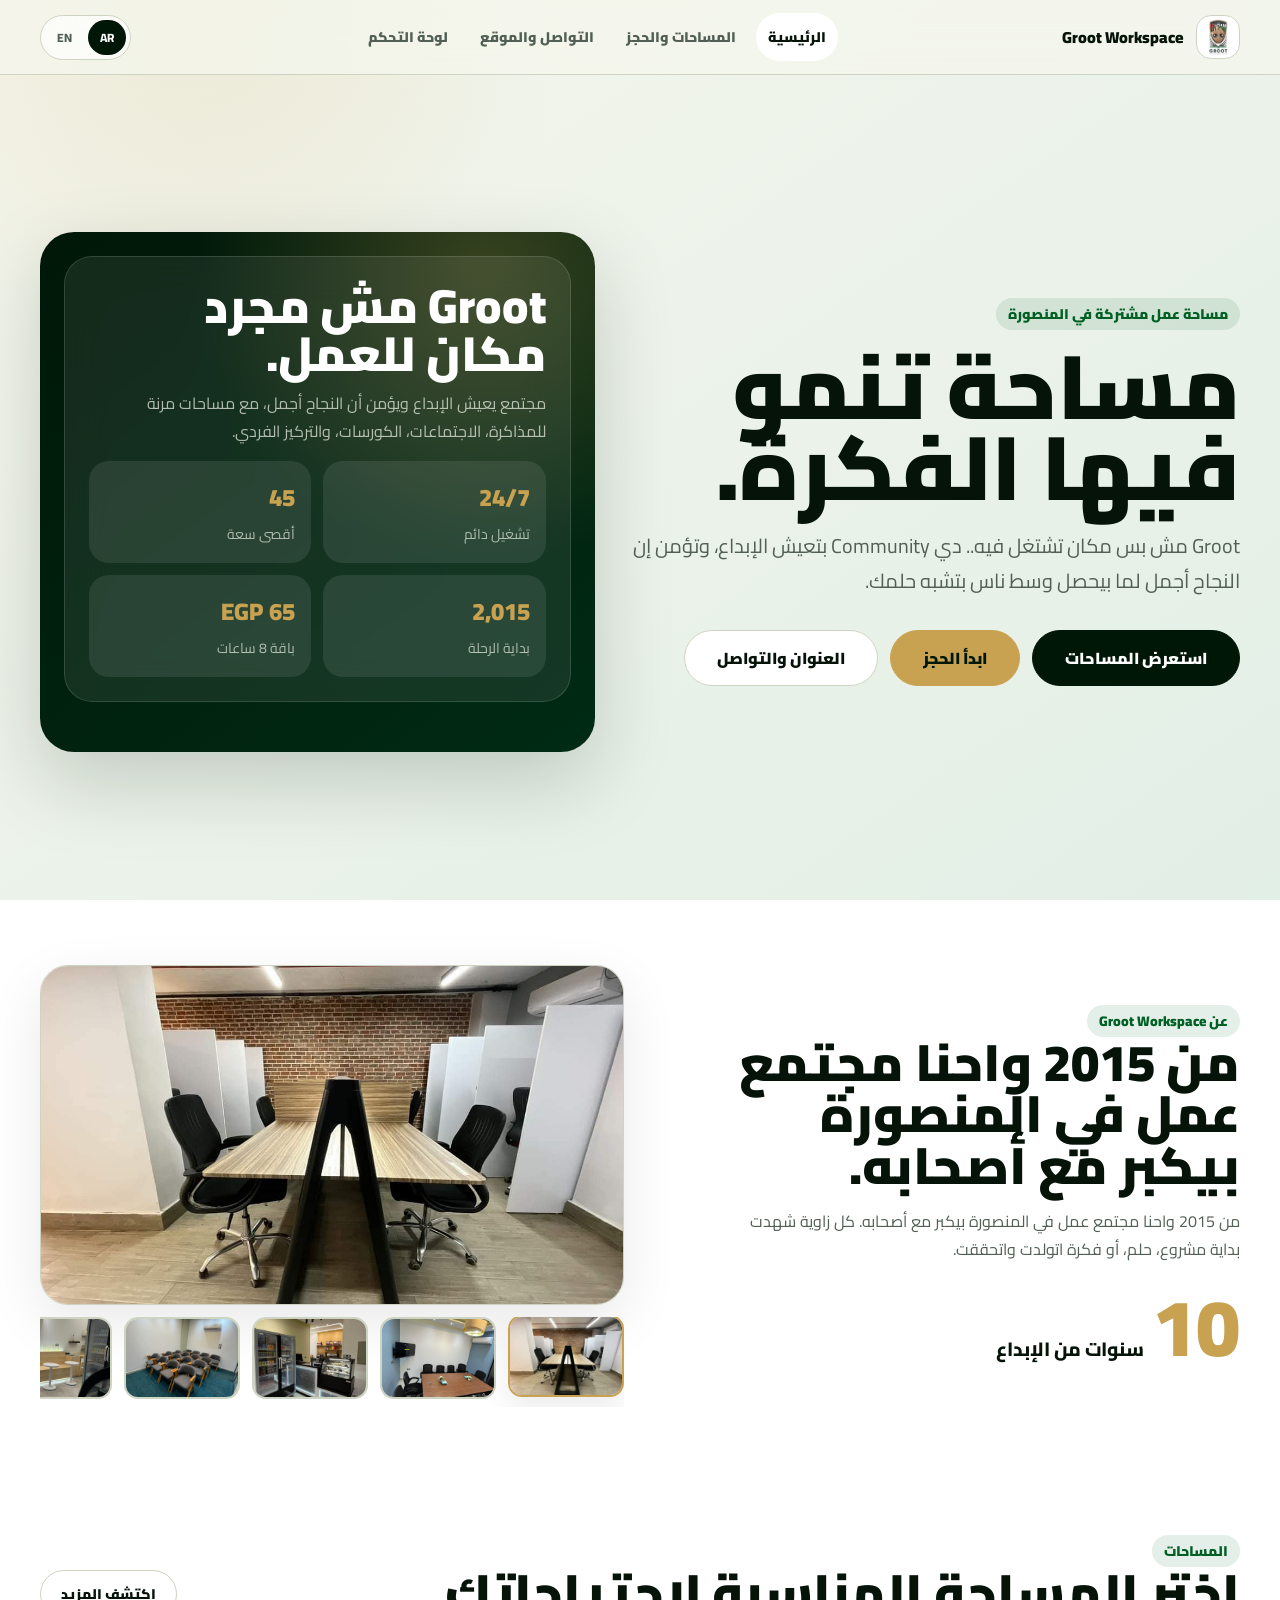
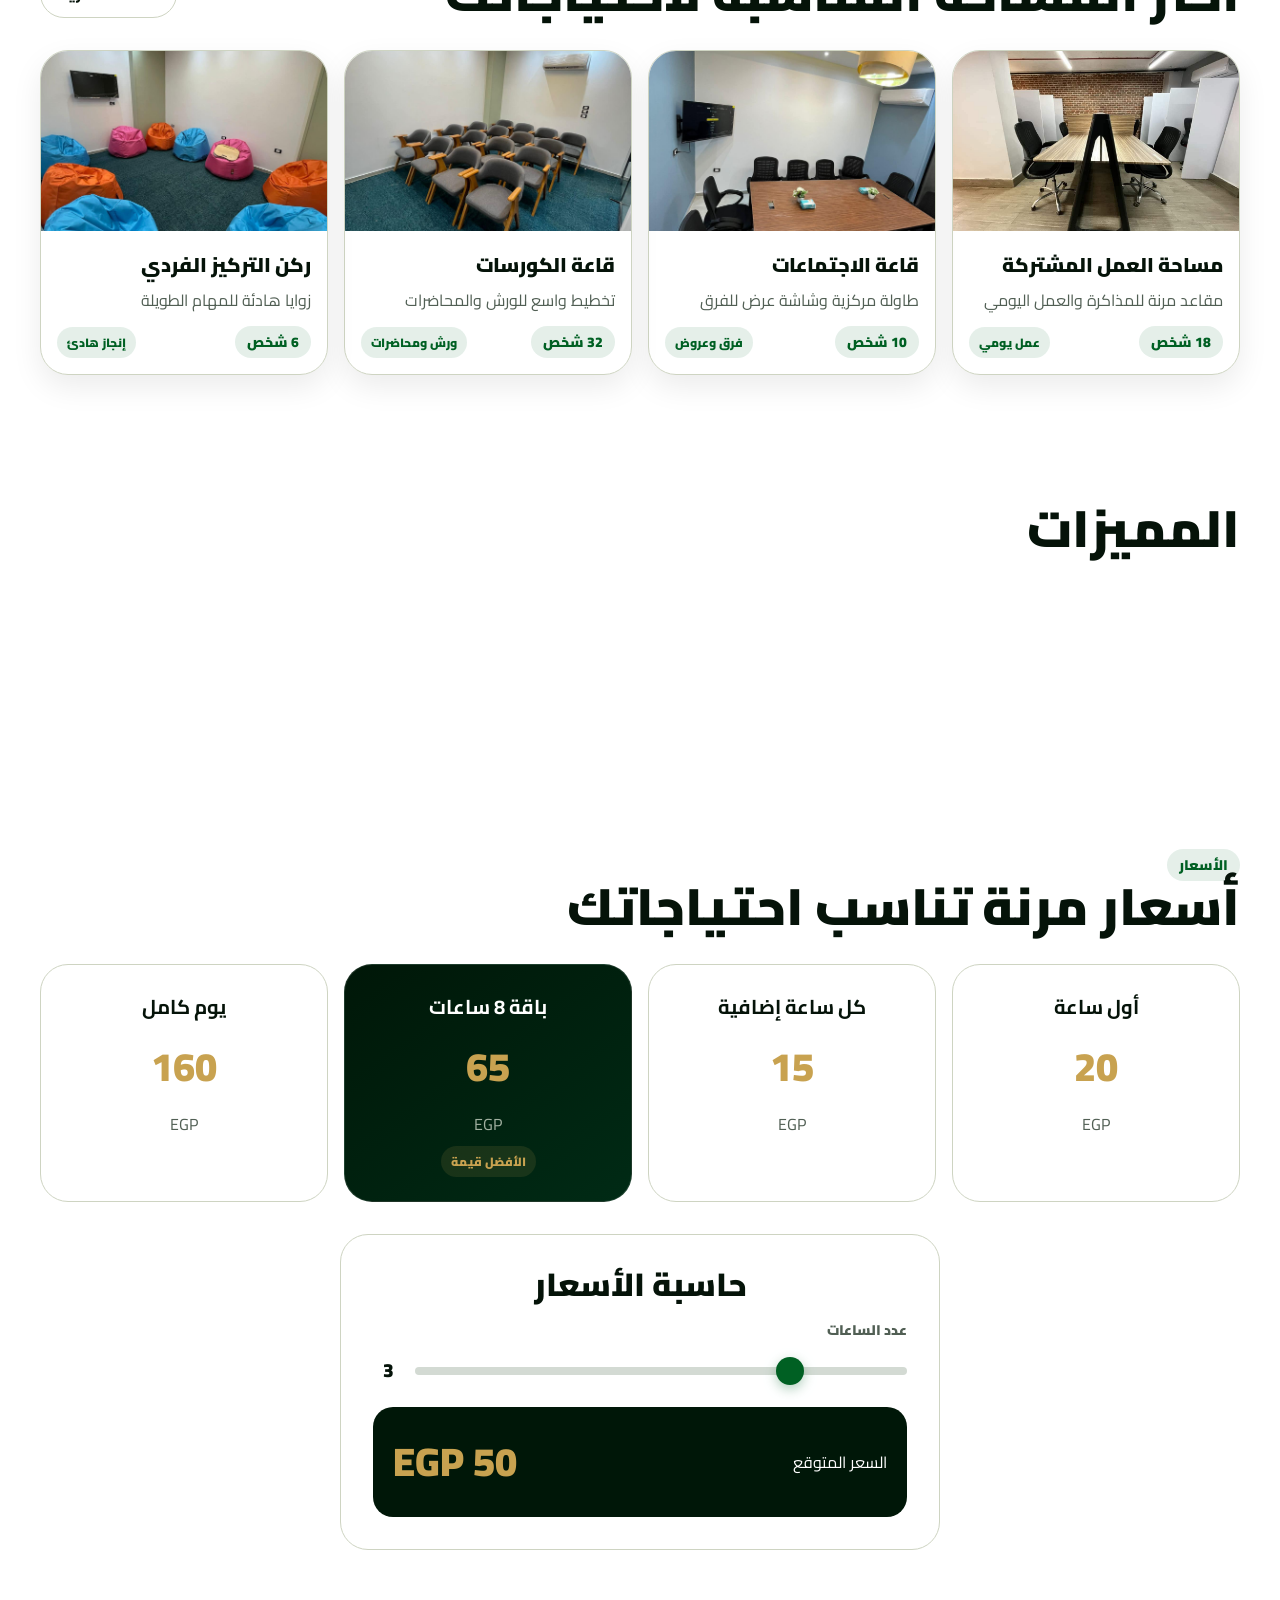
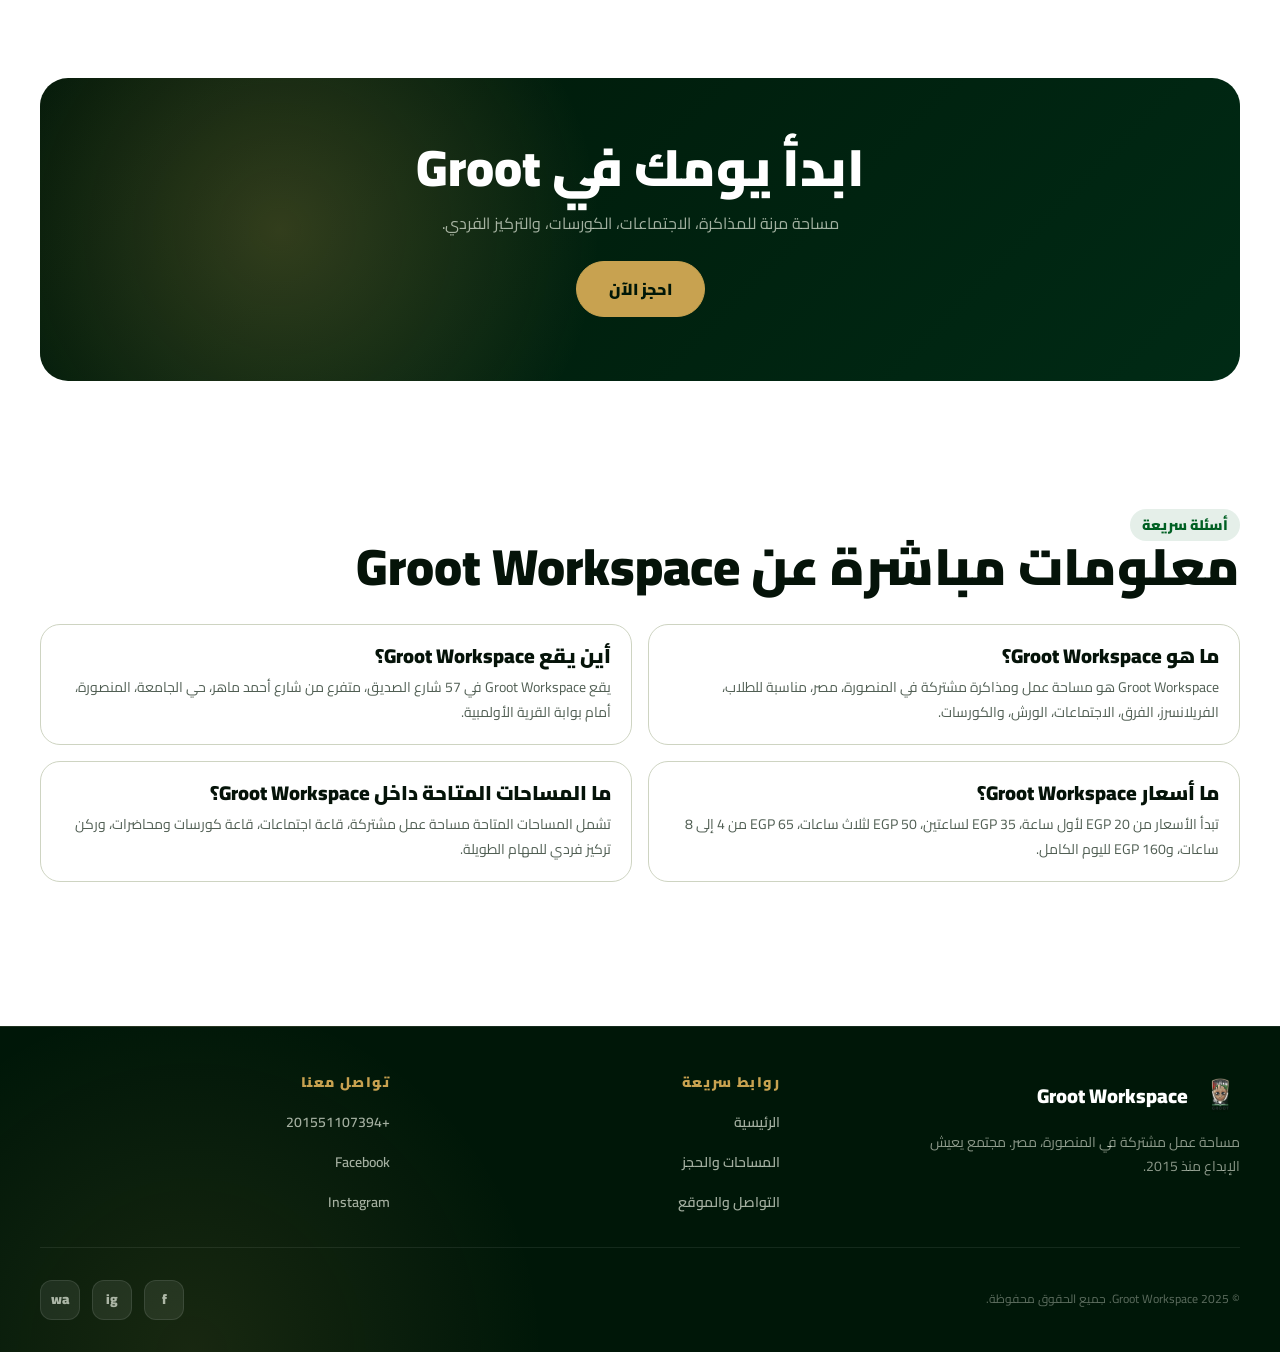
==== commit b4cdcbf0: "Apply GEO optimization" ====
--- a/index.html
+++ b/index.html
@@ -234,6 +234,34 @@
         <a class="btn btn--gold btn--lg" href="spaces.html#bookingPanel" data-i18n="ctaBtn">احجز الآن</a>
       </div>
     </section>
+
+    <!-- ── GEO FAQ ───────────────────────────────────── -->
+    <section class="section shell geo-faq" id="faq" aria-labelledby="faqTitle">
+      <div class="section__header">
+        <div>
+          <span class="eyebrow" data-i18n="faqEyebrow">أسئلة سريعة</span>
+          <h2 id="faqTitle" data-i18n="faqTitle">معلومات مباشرة عن Groot Workspace</h2>
+        </div>
+      </div>
+      <div class="faq-grid">
+        <article class="faq-item reveal delay-1">
+          <h3 data-i18n="faqQ1">ما هو Groot Workspace؟</h3>
+          <p data-i18n="faqA1">Groot Workspace هو مساحة عمل ومذاكرة مشتركة في المنصورة، مصر، مناسبة للطلاب، الفريلانسرز، الفرق، الاجتماعات، الورش، والكورسات.</p>
+        </article>
+        <article class="faq-item reveal delay-2">
+          <h3 data-i18n="faqQ2">أين يقع Groot Workspace؟</h3>
+          <p data-i18n="faqA2">يقع Groot Workspace في 57 شارع الصديق، متفرع من شارع أحمد ماهر، حي الجامعة، المنصورة، أمام بوابة القرية الأولمبية.</p>
+        </article>
+        <article class="faq-item reveal delay-3">
+          <h3 data-i18n="faqQ3">ما أسعار Groot Workspace؟</h3>
+          <p data-i18n="faqA3">تبدأ الأسعار من 20 EGP لأول ساعة، 35 EGP لساعتين، 50 EGP لثلاث ساعات، 65 EGP من 4 إلى 8 ساعات، و160 EGP لليوم الكامل.</p>
+        </article>
+        <article class="faq-item reveal delay-4">
+          <h3 data-i18n="faqQ4">ما المساحات المتاحة داخل Groot Workspace؟</h3>
+          <p data-i18n="faqA4">تشمل المساحات المتاحة مساحة عمل مشتركة، قاعة اجتماعات، قاعة كورسات ومحاضرات، وركن تركيز فردي للمهام الطويلة.</p>
+        </article>
+      </div>
+    </section>
   </main>
 
   <!-- ── Footer ──────────────────────────────────────── -->
@@ -292,6 +320,46 @@
       ]
     }
   </script>
+  <script type="application/ld+json">
+    {
+      "@context": "https://schema.org",
+      "@type": "FAQPage",
+      "mainEntity": [
+        {
+          "@type": "Question",
+          "name": "What is Groot Workspace?",
+          "acceptedAnswer": {
+            "@type": "Answer",
+            "text": "Groot Workspace is a co-working and study space in Mansoura, Egypt, for students, freelancers, teams, meetings, workshops, and courses."
+          }
+        },
+        {
+          "@type": "Question",
+          "name": "Where is Groot Workspace located?",
+          "acceptedAnswer": {
+            "@type": "Answer",
+            "text": "Groot Workspace is located at 57 El-Seddik Street, off Ahmed Maher Street, University District, Mansoura, in front of the Olympic Village gate."
+          }
+        },
+        {
+          "@type": "Question",
+          "name": "How much does Groot Workspace cost?",
+          "acceptedAnswer": {
+            "@type": "Answer",
+            "text": "Pricing starts at 20 EGP for the first hour, 35 EGP for two hours, 50 EGP for three hours, 65 EGP for four to eight hours, and 160 EGP for a full day."
+          }
+        },
+        {
+          "@type": "Question",
+          "name": "What spaces are available at Groot Workspace?",
+          "acceptedAnswer": {
+            "@type": "Answer",
+            "text": "Groot Workspace offers a shared workspace, meeting room, lecture hall for courses and workshops, and a quiet focus corner for individual work."
+          }
+        }
+      ]
+    }
+  </script>
   <script src="js/app.js"></script>
   <script src="js/i18n.js"></script>
   <script src="js/scroll-animations.js"></script>
--- a/css/pages/home.css
+++ b/css/pages/home.css
@@ -404,6 +404,30 @@
   margin: 0 auto var(--sp-6);
 }
 
+/* ── GEO FAQ ─────────────────────────────────────────── */
+.faq-grid {
+  display: grid;
+  grid-template-columns: repeat(2, 1fr);
+  gap: var(--sp-4);
+}
+
+.faq-item {
+  padding: var(--sp-5);
+  border-radius: var(--radius-lg);
+  border: 1px solid var(--color-border);
+  background: var(--color-surface);
+}
+
+.faq-item h3 {
+  font-size: var(--fs-lg);
+  margin-bottom: var(--sp-2);
+}
+
+.faq-item p {
+  color: var(--color-muted);
+  font-size: var(--fs-sm);
+}
+
 /* ── Responsive ───────────────────────────────────────── */
 @media (max-width: 980px) {
   .hero { grid-template-columns: 1fr; min-height: auto; }
@@ -411,6 +435,7 @@
   .about-grid { grid-template-columns: 1fr; }
   .spaces-grid { grid-template-columns: repeat(2, 1fr); }
   .pricing-cards { grid-template-columns: repeat(2, 1fr); }
+  .faq-grid { grid-template-columns: 1fr; }
 }
 
 @media (max-width: 640px) {
